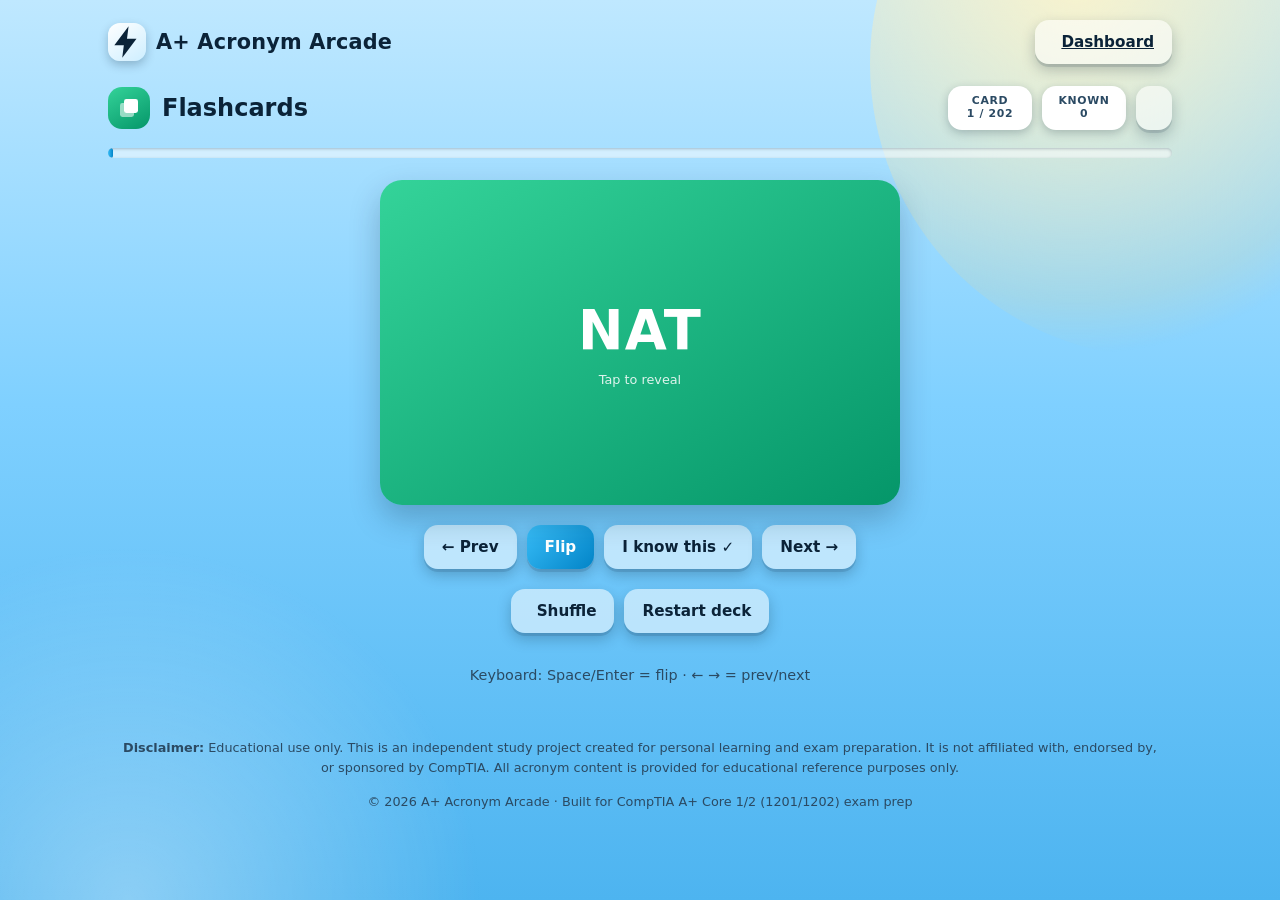
==== pages/flashcards.html @ 8c278d25 "Add files via upload" ====
<!doctype html>
<html lang="en">
<head>
  <meta charset="utf-8" />
  <meta name="viewport" content="width=device-width, initial-scale=1, viewport-fit=cover" />
  <title>Flashcards — A+ Acronym Arcade</title>
  <meta name="theme-color" content="#059669" />
  <link rel="icon" href="data:image/svg+xml,<svg xmlns=%22http://www.w3.org/2000/svg%22 viewBox=%220 0 24 24%22><text y=%2220%22 font-size=%2222%22>⚡</text></svg>" />
  <link rel="stylesheet" href="../css/styles.css" />
</head>
<body data-depth="1">
  <div class="app-shell">
    <header class="topbar" id="topbar"></header>

    <div class="game-header">
      <div class="game-title">
        <span class="tile-icon" style="background:linear-gradient(150deg,#34d399,#059669); color:#fff;" id="mode-icon"></span>
        <h1>Flashcards</h1>
      </div>
      <div class="hud">
        <div class="hud-stat"><span>Card</span><span id="hud-index">1 / 202</span></div>
        <div class="hud-stat"><span>Known</span><span id="hud-known">0</span></div>
        <button class="btn btn-ghost" id="pause-btn" aria-label="Pause"></button>
      </div>
    </div>

    <div class="progress-bar"><div class="progress-bar-fill" id="progress-fill"></div></div>

    <main class="card-stage">
      <div class="flashcard-wrap">
        <div class="flashcard" id="flashcard" role="button" tabindex="0" aria-label="Flashcard, press to flip">
          <div class="flashcard-face front">
            <div class="acronym-big" id="face-acronym">AAA</div>
            <div class="hint">Tap to reveal</div>
          </div>
          <div class="flashcard-face back">
            <div class="expansion" id="face-expansion"></div>
            <div class="definition" id="face-definition"></div>
          </div>
        </div>
      </div>

      <div class="card-controls">
        <button class="btn btn-ghost" id="prev-btn">&larr; Prev</button>
        <button class="btn btn-primary" id="flip-btn">Flip</button>
        <button class="btn btn-ghost" id="known-btn">I know this ✓</button>
        <button class="btn btn-ghost" id="next-btn">Next &rarr;</button>
      </div>
      <div class="card-controls">
        <button class="btn btn-ghost" id="shuffle-btn"></button>
        <button class="btn btn-ghost" id="restart-btn">Restart deck</button>
      </div>
      <p class="center-note">Keyboard: Space/Enter = flip &middot; ← → = prev/next</p>
    </main>

    <footer class="site-footer" id="site-footer"></footer>
  </div>

  <script src="../js/acronyms-data.js"></script>
  <script src="../js/common.js"></script>
  <script>
    renderTopbar();
    renderFooter("site-footer");
    document.getElementById("pause-btn").innerHTML = ICONS.pause;
    document.getElementById("mode-icon").innerHTML = ICONS.cards;
    document.getElementById("shuffle-btn").innerHTML = `${ICONS.shuffle} Shuffle`;

    const STORAGE_KEY = "aplus-arcade:flashcards:known";
    let deck = shuffleArray(ACRONYMS);
    let index = 0;
    let flipped = false;
    let known = new Set(JSON.parse(localStorage.getItem(STORAGE_KEY) || "[]"));

    const cardEl = document.getElementById("flashcard");
    const acronymEl = document.getElementById("face-acronym");
    const expansionEl = document.getElementById("face-expansion");
    const definitionEl = document.getElementById("face-definition");
    const hudIndex = document.getElementById("hud-index");
    const hudKnown = document.getElementById("hud-known");
    const progressFill = document.getElementById("progress-fill");
    const knownBtn = document.getElementById("known-btn");

    function saveKnown() {
      localStorage.setItem(STORAGE_KEY, JSON.stringify([...known]));
    }

    function render() {
      const item = deck[index];
      acronymEl.textContent = item.acronym;
      expansionEl.textContent = item.expansion;
      definitionEl.textContent = item.definition;
      flipped = false;
      cardEl.classList.remove("is-flipped");
      hudIndex.textContent = `${index + 1} / ${deck.length}`;
      hudKnown.textContent = known.size;
      progressFill.style.width = `${((index + 1) / deck.length) * 100}%`;
      knownBtn.textContent = known.has(item.id) ? "Known ✓ (undo)" : "I know this ✓";
    }

    function flip() {
      flipped = !flipped;
      cardEl.classList.toggle("is-flipped", flipped);
    }

    function go(delta) {
      index = (index + delta + deck.length) % deck.length;
      render();
    }

    cardEl.addEventListener("click", flip);
    cardEl.addEventListener("keydown", (e) => {
      if (e.key === " " || e.key === "Enter") { e.preventDefault(); flip(); }
    });
    document.getElementById("flip-btn").addEventListener("click", flip);
    document.getElementById("prev-btn").addEventListener("click", () => go(-1));
    document.getElementById("next-btn").addEventListener("click", () => go(1));
    document.getElementById("shuffle-btn").addEventListener("click", () => {
      deck = shuffleArray(ACRONYMS);
      index = 0;
      render();
      showToast("Deck shuffled");
    });
    document.getElementById("restart-btn").addEventListener("click", () => {
      known.clear();
      saveKnown();
      deck = shuffleArray(ACRONYMS);
      index = 0;
      render();
      showToast("Deck restarted");
    });
    knownBtn.addEventListener("click", () => {
      const item = deck[index];
      if (known.has(item.id)) known.delete(item.id);
      else known.add(item.id);
      saveKnown();
      render();
    });

    document.addEventListener("keydown", (e) => {
      if (pauseCtl.paused) return;
      if (e.key === "ArrowRight") go(1);
      if (e.key === "ArrowLeft") go(-1);
    });

    const pauseCtl = new PauseController();
    document.getElementById("pause-btn").addEventListener("click", () => pauseCtl.pause());

    render();
  </script>
</body>
</html>
---- css/styles.css ----
/* =========================================================
   A+ Acronym Arcade — shared styles
   Theme: sky-blue main canvas, themed tile gradients
   ========================================================= */

:root {
  /* Sky blue main canvas */
  --sky-top: #bfe8ff;
  --sky-mid: #7fd0ff;
  --sky-bot: #4db4f0;
  --ink: #0b2338;
  --ink-soft: #2b4a63;
  --card-bg: #ffffff;
  --card-bg-soft: #f3faff;
  --border-soft: rgba(11, 35, 56, 0.12);
  --shadow-color: rgba(11, 35, 56, 0.25);
  --radius-lg: 22px;
  --radius-md: 14px;
  --radius-sm: 8px;
  --focus-ring: #0b2338;

  /* Tile themes */
  --green-1: #34d399;
  --green-2: #059669;
  --green-ink: #eafff5;

  --sun-1: #ffd166;
  --sun-2: #f59e0b;
  --sun-ink: #3b2400;

  --storm-1: #64748b;
  --storm-2: #1e293b;
  --storm-ink: #eef2f7;

  --fire-1: #fb923c;
  --fire-2: #dc2626;
  --fire-ink: #fff5ee;

  --bolt-1: #fef08a;
  --bolt-2: #7c3aed;
  --bolt-ink: #2a1250;

  --good: #16a34a;
  --bad: #dc2626;
  --warn: #d97706;
}

:root[data-theme="dark"] {
  --sky-top: #0f2b40;
  --sky-mid: #123a56;
  --sky-bot: #0a1f30;
  --ink: #eaf5ff;
  --ink-soft: #b7d3e8;
  --card-bg: #102a3d;
  --card-bg-soft: #0c2032;
  --border-soft: rgba(234, 245, 255, 0.14);
  --shadow-color: rgba(0, 0, 0, 0.55);
  --focus-ring: #eaf5ff;
}

@media (prefers-color-scheme: dark) {
  :root:not([data-theme="light"]) {
    --sky-top: #0f2b40;
    --sky-mid: #123a56;
    --sky-bot: #0a1f30;
    --ink: #eaf5ff;
    --ink-soft: #b7d3e8;
    --card-bg: #102a3d;
    --card-bg-soft: #0c2032;
    --border-soft: rgba(234, 245, 255, 0.14);
    --shadow-color: rgba(0, 0, 0, 0.55);
    --focus-ring: #eaf5ff;
  }
}

* {
  box-sizing: border-box;
}

[hidden] {
  display: none !important;
}

html {
  -webkit-text-size-adjust: 100%;
}

body {
  margin: 0;
  min-height: 100svh;
  font-family: "Segoe UI", system-ui, -apple-system, Roboto, Helvetica, Arial, sans-serif;
  color: var(--ink);
  background: linear-gradient(180deg, var(--sky-top) 0%, var(--sky-mid) 45%, var(--sky-bot) 100%);
  background-attachment: fixed;
  position: relative;
  overflow-x: hidden;
}

/* soft decorative clouds/sun on the sky background, pure CSS */
body::before,
body::after {
  content: "";
  position: fixed;
  pointer-events: none;
  z-index: 0;
  border-radius: 50%;
}

body::before {
  width: 46vmax;
  height: 46vmax;
  top: -18vmax;
  right: -14vmax;
  background: radial-gradient(circle at 35% 35%, rgba(255, 244, 200, 0.9), rgba(255, 220, 120, 0.15) 60%, transparent 70%);
}

body::after {
  width: 60vmax;
  height: 60vmax;
  bottom: -30vmax;
  left: -20vmax;
  background: radial-gradient(circle at 50% 50%, rgba(255, 255, 255, 0.35), transparent 65%);
}

.app-shell {
  position: relative;
  z-index: 1;
  max-width: 1100px;
  margin: 0 auto;
  padding: 20px 18px 60px;
}

/* ---------- Top bar ---------- */
.topbar {
  display: flex;
  align-items: center;
  justify-content: space-between;
  gap: 12px;
  margin-bottom: 22px;
  flex-wrap: wrap;
}

.brand {
  display: flex;
  align-items: center;
  gap: 10px;
  font-weight: 800;
  font-size: 1.3rem;
  color: var(--ink);
  text-decoration: none;
  letter-spacing: 0.2px;
}

.brand .brand-badge {
  width: 38px;
  height: 38px;
  display: grid;
  place-items: center;
  background: linear-gradient(145deg, #fff, #cdeeff);
  border-radius: 12px;
  box-shadow: 0 4px 10px var(--shadow-color);
}

.topbar-actions {
  display: flex;
  gap: 10px;
  flex-wrap: wrap;
}

/* ---------- Buttons ---------- */
.btn {
  appearance: none;
  border: none;
  cursor: pointer;
  font: inherit;
  font-weight: 700;
  font-size: 0.95rem;
  padding: 10px 18px;
  border-radius: var(--radius-md);
  background: var(--card-bg);
  color: var(--ink);
  box-shadow: 0 3px 0 var(--border-soft), 0 6px 14px var(--shadow-color);
  transition: transform 0.12s ease, box-shadow 0.12s ease;
  display: inline-flex;
  align-items: center;
  gap: 8px;
  min-height: 44px;
  touch-action: manipulation;
}

.btn:hover {
  transform: translateY(-2px);
}

.btn:active {
  transform: translateY(1px);
  box-shadow: 0 1px 0 var(--border-soft), 0 3px 8px var(--shadow-color);
}

.btn:focus-visible {
  outline: 3px solid var(--focus-ring);
  outline-offset: 2px;
}

.btn-primary {
  background: linear-gradient(135deg, #38bdf8, #0284c7);
  color: #fff;
}

.btn-ghost {
  background: rgba(255, 255, 255, 0.55);
}

.btn-danger {
  background: linear-gradient(135deg, var(--fire-1), var(--fire-2));
  color: #fff;
}

.btn-block {
  width: 100%;
  justify-content: center;
}

.btn:disabled {
  opacity: 0.5;
  cursor: not-allowed;
  transform: none;
}

/* ---------- Hero / disclaimer ---------- */
.hero {
  text-align: center;
  margin-bottom: 28px;
}

.hero h1 {
  font-size: clamp(1.8rem, 5vw, 2.6rem);
  margin: 0 0 8px;
  color: var(--ink);
}

.hero p {
  color: var(--ink-soft);
  max-width: 640px;
  margin: 0 auto;
  font-size: 1.02rem;
}

.disclaimer {
  background: rgba(255, 255, 255, 0.6);
  border: 1px solid var(--border-soft);
  border-radius: var(--radius-md);
  padding: 12px 16px;
  font-size: 0.85rem;
  color: var(--ink-soft);
  max-width: 720px;
  margin: 18px auto 0;
  line-height: 1.5;
}

:root[data-theme="dark"] .disclaimer {
  background: rgba(255, 255, 255, 0.06);
}

.disclaimer strong {
  color: var(--ink);
}

footer.site-footer {
  text-align: center;
  color: var(--ink-soft);
  font-size: 0.8rem;
  margin-top: 40px;
  padding: 0 8px;
  line-height: 1.6;
}

footer.site-footer a {
  color: var(--ink-soft);
}

/* ---------- Tile dashboard ---------- */
.tile-grid {
  display: grid;
  grid-template-columns: repeat(auto-fit, minmax(230px, 1fr));
  gap: 18px;
}

.tile {
  position: relative;
  border-radius: var(--radius-lg);
  padding: 26px 22px;
  min-height: 190px;
  display: flex;
  flex-direction: column;
  justify-content: space-between;
  text-decoration: none;
  color: #fff;
  overflow: hidden;
  box-shadow: 0 10px 24px var(--shadow-color);
  transition: transform 0.15s ease, box-shadow 0.15s ease;
  isolation: isolate;
}

.tile:hover,
.tile:focus-visible {
  transform: translateY(-6px) scale(1.015);
  box-shadow: 0 16px 32px var(--shadow-color);
}

.tile:focus-visible {
  outline: 3px solid #fff;
  outline-offset: 3px;
}

.tile:active {
  transform: translateY(-1px) scale(1.0);
}

.tile-icon {
  width: 52px;
  height: 52px;
  display: grid;
  place-items: center;
  background: rgba(255, 255, 255, 0.22);
  border-radius: 14px;
  backdrop-filter: blur(2px);
}

.tile-icon svg {
  width: 30px;
  height: 30px;
}

.tile h2 {
  margin: 14px 0 4px;
  font-size: 1.4rem;
}

.tile p {
  margin: 0;
  font-size: 0.92rem;
  opacity: 0.92;
  line-height: 1.4;
}

.tile-count {
  align-self: flex-start;
  margin-top: 12px;
  font-size: 0.75rem;
  font-weight: 700;
  padding: 4px 10px;
  border-radius: 999px;
  background: rgba(255, 255, 255, 0.25);
}

.tile-glow {
  position: absolute;
  inset: 0;
  z-index: -1;
  opacity: 0.55;
  background: radial-gradient(circle at 85% -10%, rgba(255, 255, 255, 0.55), transparent 55%);
}

.tile--flashcards { background: linear-gradient(150deg, var(--green-1), var(--green-2)); }
.tile--match { background: linear-gradient(150deg, var(--sun-1), var(--sun-2)); color: var(--sun-ink); }
.tile--memory { background: linear-gradient(150deg, var(--storm-1), var(--storm-2)); }
.tile--test { background: linear-gradient(150deg, var(--fire-1), var(--fire-2)); }
.tile--blitz { background: linear-gradient(150deg, var(--bolt-1), var(--bolt-2)); color: var(--bolt-ink); }

.tile--match .tile-icon,
.tile--blitz .tile-icon {
  background: rgba(0, 0, 0, 0.12);
}

/* ---------- Game shell ---------- */
.game-header {
  display: flex;
  align-items: center;
  justify-content: space-between;
  flex-wrap: wrap;
  gap: 12px;
  margin-bottom: 18px;
}

.game-title {
  display: flex;
  align-items: center;
  gap: 12px;
}

.game-title .tile-icon {
  width: 42px;
  height: 42px;
}

.game-title .tile-icon svg {
  width: 24px;
  height: 24px;
}

.game-title h1 {
  margin: 0;
  font-size: 1.5rem;
}

.hud {
  display: flex;
  gap: 10px;
  flex-wrap: wrap;
}

.hud-stat {
  background: var(--card-bg);
  border-radius: var(--radius-md);
  padding: 8px 14px;
  font-weight: 700;
  font-size: 0.9rem;
  box-shadow: 0 3px 10px var(--shadow-color);
  min-width: 84px;
  text-align: center;
}

.hud-stat span {
  display: block;
  font-size: 0.68rem;
  font-weight: 600;
  color: var(--ink-soft);
  text-transform: uppercase;
  letter-spacing: 0.06em;
}

.progress-bar {
  height: 10px;
  border-radius: 999px;
  background: rgba(255, 255, 255, 0.5);
  overflow: hidden;
  margin-bottom: 22px;
  box-shadow: inset 0 1px 3px var(--shadow-color);
}

.progress-bar-fill {
  height: 100%;
  border-radius: 999px;
  background: linear-gradient(90deg, #38bdf8, #0284c7);
  transition: width 0.25s ease;
}

.card-stage {
  display: flex;
  flex-direction: column;
  align-items: center;
  gap: 20px;
}

/* ---------- Flashcard ---------- */
.flashcard-wrap {
  width: 100%;
  max-width: 520px;
  aspect-ratio: 16 / 10;
  perspective: 1400px;
}

.flashcard {
  position: relative;
  width: 100%;
  height: 100%;
  cursor: pointer;
  transform-style: preserve-3d;
  transition: transform 0.5s cubic-bezier(0.2, 0.8, 0.2, 1);
}

.flashcard.is-flipped {
  transform: rotateY(180deg);
}

.flashcard-face {
  position: absolute;
  inset: 0;
  backface-visibility: hidden;
  border-radius: var(--radius-lg);
  display: flex;
  flex-direction: column;
  align-items: center;
  justify-content: center;
  padding: 26px;
  text-align: center;
  box-shadow: 0 14px 30px var(--shadow-color);
}

.flashcard-face.front {
  background: linear-gradient(150deg, var(--green-1), var(--green-2));
  color: #fff;
}

.flashcard-face.back {
  background: var(--card-bg);
  transform: rotateY(180deg);
  overflow-y: auto;
}

.flashcard-face .acronym-big {
  font-size: clamp(2.2rem, 8vw, 3.4rem);
  font-weight: 800;
  letter-spacing: 0.02em;
}

.flashcard-face .hint {
  margin-top: 10px;
  font-size: 0.8rem;
  opacity: 0.85;
}

.flashcard-face .expansion {
  font-size: 1.15rem;
  font-weight: 700;
  color: var(--ink);
  margin-bottom: 10px;
}

.flashcard-face .definition {
  font-size: 0.95rem;
  color: var(--ink-soft);
  line-height: 1.5;
}

.card-controls {
  display: flex;
  gap: 10px;
  flex-wrap: wrap;
  justify-content: center;
}

/* ---------- Match game ---------- */
.match-columns {
  display: grid;
  grid-template-columns: 1fr 1fr;
  gap: 14px;
  width: 100%;
}

.match-col {
  display: flex;
  flex-direction: column;
  gap: 10px;
}

.match-item {
  background: var(--card-bg);
  border: 2px solid transparent;
  border-radius: var(--radius-md);
  padding: 12px 14px;
  font-size: 0.88rem;
  font-weight: 600;
  cursor: pointer;
  text-align: left;
  box-shadow: 0 3px 10px var(--shadow-color);
  min-height: 54px;
  display: flex;
  align-items: center;
  transition: transform 0.1s ease, border-color 0.15s ease, opacity 0.2s ease;
}

.match-item:hover {
  transform: translateY(-2px);
}

.match-item.selected {
  border-color: #0284c7;
}

.match-item.correct {
  border-color: var(--good);
  background: #dcfce7;
  cursor: default;
  opacity: 0.75;
}

.match-item.wrong {
  border-color: var(--bad);
  background: #fee2e2;
  animation: shake 0.35s;
}

@keyframes shake {
  0%, 100% { transform: translateX(0); }
  25% { transform: translateX(-6px); }
  75% { transform: translateX(6px); }
}

/* ---------- Memory game ---------- */
.memory-grid {
  display: grid;
  grid-template-columns: repeat(4, 1fr);
  gap: 10px;
  width: 100%;
}

.memory-card {
  aspect-ratio: 3 / 4;
  perspective: 1000px;
  cursor: pointer;
}

.memory-card-inner {
  position: relative;
  width: 100%;
  height: 100%;
  transform-style: preserve-3d;
  transition: transform 0.4s ease;
}

.memory-card.flipped .memory-card-inner,
.memory-card.matched .memory-card-inner {
  transform: rotateY(180deg);
}

.memory-face {
  position: absolute;
  inset: 0;
  backface-visibility: hidden;
  border-radius: var(--radius-sm);
  display: flex;
  align-items: center;
  justify-content: center;
  text-align: center;
  padding: 6px;
  font-size: 0.72rem;
  font-weight: 700;
  box-shadow: 0 3px 8px var(--shadow-color);
}

.memory-face.back {
  background: linear-gradient(150deg, var(--storm-1), var(--storm-2));
  color: #fff;
  font-size: 1.4rem;
}

.memory-face.front {
  background: var(--card-bg);
  color: var(--ink);
  transform: rotateY(180deg);
  line-height: 1.25;
}

.memory-card.matched .memory-face.front {
  background: #dcfce7;
}

/* ---------- Quiz (Test / Blitz) ---------- */
.quiz-card {
  background: var(--card-bg);
  border-radius: var(--radius-lg);
  padding: 28px 24px;
  width: 100%;
  max-width: 560px;
  box-shadow: 0 14px 30px var(--shadow-color);
  text-align: center;
}

.quiz-prompt-label {
  font-size: 0.78rem;
  text-transform: uppercase;
  letter-spacing: 0.08em;
  color: var(--ink-soft);
  font-weight: 700;
  margin-bottom: 6px;
}

.quiz-prompt {
  font-size: clamp(1.6rem, 6vw, 2.2rem);
  font-weight: 800;
  margin-bottom: 22px;
}

.quiz-options {
  display: grid;
  gap: 10px;
}

.quiz-option {
  background: var(--card-bg-soft);
  border: 2px solid var(--border-soft);
  border-radius: var(--radius-md);
  padding: 14px 16px;
  font-size: 0.95rem;
  font-weight: 600;
  cursor: pointer;
  text-align: left;
  transition: transform 0.1s ease, border-color 0.15s;
  min-height: 48px;
}

.quiz-option:hover {
  transform: translateY(-2px);
  border-color: #38bdf8;
}

.quiz-option.correct {
  border-color: var(--good);
  background: #dcfce7;
}

.quiz-option.wrong {
  border-color: var(--bad);
  background: #fee2e2;
}

.quiz-option:disabled {
  cursor: default;
  transform: none;
}

.blitz-timer-bar {
  height: 12px;
  border-radius: 999px;
  background: rgba(255, 255, 255, 0.5);
  overflow: hidden;
  margin-bottom: 18px;
  box-shadow: inset 0 1px 3px var(--shadow-color);
}

.blitz-timer-fill {
  height: 100%;
  background: linear-gradient(90deg, var(--bolt-1), var(--bolt-2));
  transition: width 1s linear;
}

/* ---------- Results screen ---------- */
.results-card {
  background: var(--card-bg);
  border-radius: var(--radius-lg);
  padding: 32px 26px;
  text-align: center;
  box-shadow: 0 14px 30px var(--shadow-color);
  max-width: 480px;
  margin: 0 auto;
}

.results-card .big-score {
  font-size: 3rem;
  font-weight: 800;
  margin: 6px 0;
}

.results-stats {
  display: flex;
  justify-content: center;
  gap: 22px;
  margin: 18px 0;
  flex-wrap: wrap;
}

.results-stats div {
  text-align: center;
}

.results-stats .num {
  font-size: 1.4rem;
  font-weight: 800;
}

.results-stats .lab {
  font-size: 0.72rem;
  text-transform: uppercase;
  color: var(--ink-soft);
  letter-spacing: 0.06em;
}

.results-actions {
  display: flex;
  gap: 10px;
  justify-content: center;
  flex-wrap: wrap;
  margin-top: 20px;
}

/* ---------- Pause overlay ---------- */
.overlay {
  position: fixed;
  inset: 0;
  background: rgba(6, 20, 32, 0.55);
  backdrop-filter: blur(3px);
  display: flex;
  align-items: center;
  justify-content: center;
  z-index: 50;
  padding: 20px;
}

.overlay[hidden] {
  display: none;
}

.overlay-card {
  background: var(--card-bg);
  border-radius: var(--radius-lg);
  padding: 30px 26px;
  max-width: 380px;
  width: 100%;
  text-align: center;
  box-shadow: 0 20px 50px rgba(0, 0, 0, 0.4);
}

.overlay-card h2 {
  margin-top: 0;
}

.overlay-actions {
  display: flex;
  flex-direction: column;
  gap: 10px;
  margin-top: 20px;
}

/* ---------- Toast ---------- */
.toast {
  position: fixed;
  bottom: 22px;
  left: 50%;
  transform: translateX(-50%) translateY(20px);
  background: var(--ink);
  color: #fff;
  padding: 12px 20px;
  border-radius: 999px;
  font-weight: 700;
  font-size: 0.88rem;
  opacity: 0;
  pointer-events: none;
  transition: opacity 0.25s ease, transform 0.25s ease;
  z-index: 60;
  box-shadow: 0 8px 20px rgba(0, 0, 0, 0.3);
}

.toast.show {
  opacity: 1;
  transform: translateX(-50%) translateY(0);
}

/* ---------- Empty helpers ---------- */
.visually-hidden {
  position: absolute;
  width: 1px;
  height: 1px;
  overflow: hidden;
  clip: rect(0 0 0 0);
  white-space: nowrap;
}

.center-note {
  text-align: center;
  color: var(--ink-soft);
  font-size: 0.9rem;
}

/* ---------- Mobile ---------- */
@media (max-width: 640px) {
  .app-shell {
    padding: 14px 12px 44px;
  }

  .topbar {
    justify-content: center;
    text-align: center;
  }

  .topbar-actions {
    justify-content: center;
    width: 100%;
  }

  .tile-grid {
    grid-template-columns: 1fr 1fr;
  }

  .tile {
    padding: 18px 14px;
    min-height: 150px;
  }

  .tile h2 {
    font-size: 1.05rem;
  }

  .tile p {
    display: none;
  }

  .match-columns {
    gap: 8px;
  }

  .match-item {
    font-size: 0.78rem;
    padding: 10px;
  }

  .memory-grid {
    grid-template-columns: repeat(3, 1fr);
    gap: 8px;
  }

  .memory-face {
    font-size: 0.62rem;
  }

  .memory-face.back {
    font-size: 1.1rem;
  }

  .quiz-card {
    padding: 20px 16px;
  }

  .game-header {
    justify-content: center;
  }

  .hud {
    justify-content: center;
  }
}

@media (max-width: 380px) {
  .tile-grid {
    grid-template-columns: 1fr;
  }
}
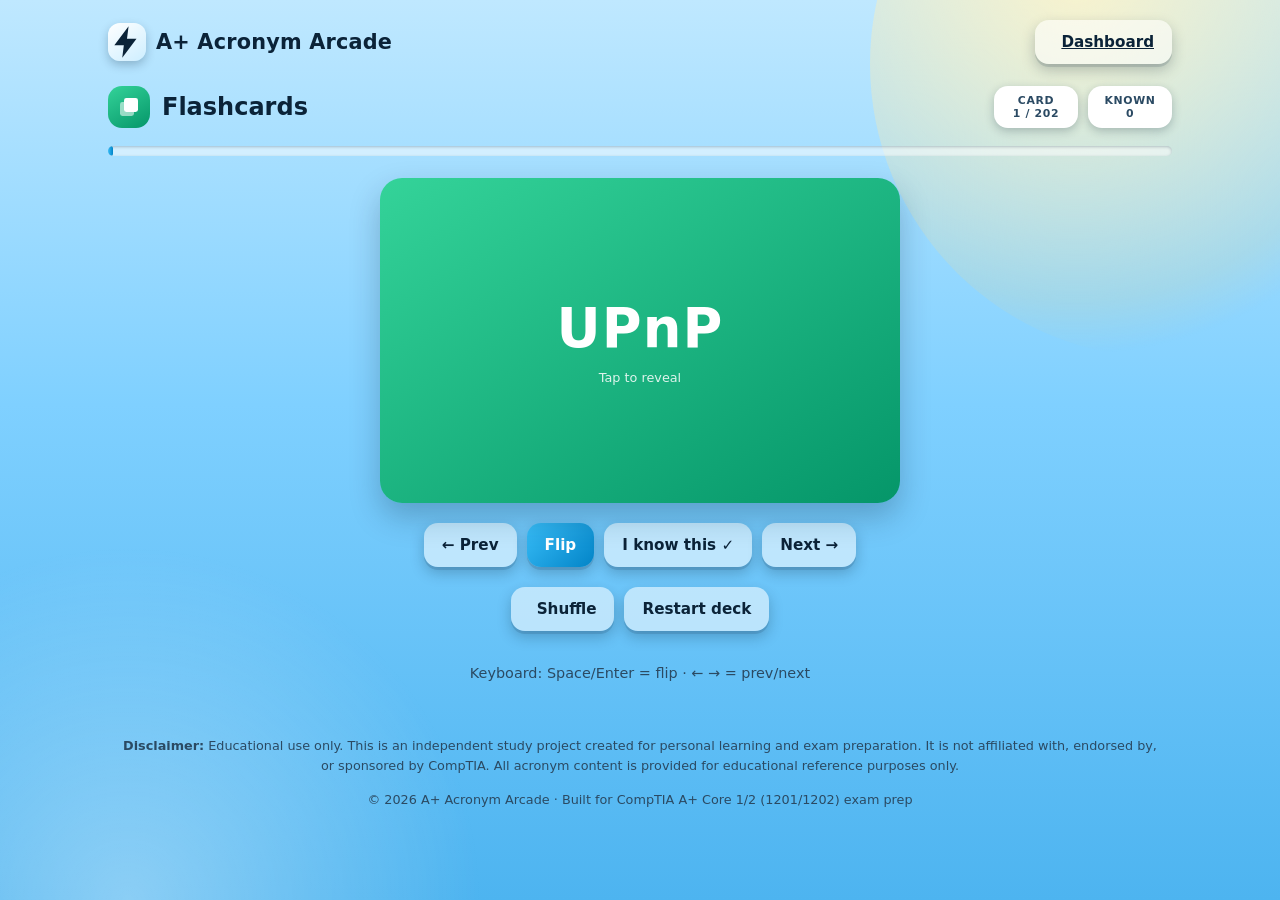
==== commit baac577b: "The pause button: on the timed games only, and it shows The owner: yes. On Blitz, Match and Memory t" ====
--- a/pages/flashcards.html
+++ b/pages/flashcards.html
@@ -20,7 +20,6 @@
       <div class="hud">
         <div class="hud-stat"><span>Card</span><span id="hud-index">1 / 202</span></div>
         <div class="hud-stat"><span>Known</span><span id="hud-known">0</span></div>
-        <button class="btn btn-ghost" id="pause-btn" aria-label="Pause"></button>
       </div>
     </div>
 
@@ -61,7 +60,6 @@
   <script>
     renderTopbar();
     renderFooter("site-footer");
-    document.getElementById("pause-btn").innerHTML = ICONS.pause;
     document.getElementById("mode-icon").innerHTML = ICONS.cards;
     document.getElementById("shuffle-btn").innerHTML = `${ICONS.shuffle} Shuffle`;
 
@@ -137,13 +135,9 @@
     });
 
     document.addEventListener("keydown", (e) => {
-      if (pauseCtl.paused) return;
       if (e.key === "ArrowRight") go(1);
       if (e.key === "ArrowLeft") go(-1);
     });
-
-    const pauseCtl = new PauseController();
-    document.getElementById("pause-btn").addEventListener("click", () => pauseCtl.pause());
 
     render();
   </script>
--- a/css/styles.css
+++ b/css/styles.css
@@ -926,3 +926,121 @@
     grid-template-columns: 1fr;
   }
 }
+
+/* ---------- The test: Back, and answers marked in words (24 October 2026) ----------
+   Back walks to an earlier question, shown as it was answered and locked. A marked answer
+   says what it is in words and carries a rule down its left edge, so colour is never the only
+   signal. Next is royal blue here: white on the old sky-blue gradient was about 2:1, and the
+   button only appears after an answer, so nothing had measured it.
+
+   The answers' own colours, as the CySA+ site has them: a <button> does not inherit the page's
+   text colour (the browser gives it near-black), so on a dark page the options printed black
+   on navy, and an answered one went the browser's disabled grey. Every option now takes the
+   page's ink, and right and wrong have a pair of colours for each theme. */
+:root {
+  --ok-bg: #dcfce7;
+  --ok-ink: #05321a;
+  --bad-bg: #fee2e2;
+  --bad-ink: #4a0c0c;
+}
+
+:root[data-theme="dark"] {
+  --ok-bg: #0d2f1c;
+  --ok-ink: #b6f3cf;
+  --bad-bg: #3a1417;
+  --bad-ink: #ffc9c4;
+}
+
+@media (prefers-color-scheme: dark) {
+  :root:not([data-theme="light"]) {
+    --ok-bg: #0d2f1c;
+    --ok-ink: #b6f3cf;
+    --bad-bg: #3a1417;
+    --bad-ink: #ffc9c4;
+  }
+}
+
+.quiz-option {
+  color: var(--ink);
+}
+
+.quiz-option.correct {
+  background: var(--ok-bg);
+  color: var(--ok-ink);
+  box-shadow: inset 6px 0 0 var(--good);
+}
+
+.quiz-option.wrong {
+  background: var(--bad-bg);
+  color: var(--bad-ink);
+  box-shadow: inset 6px 0 0 var(--bad);
+}
+
+.quiz-option .mark-word {
+  display: block;
+  margin-top: 6px;
+  font-size: 0.85rem;
+  font-weight: 800;
+}
+
+.test-nav {
+  display: flex;
+  justify-content: center;
+  gap: 12px;
+  flex-wrap: wrap;
+}
+
+.test-nav .btn-primary {
+  background: #0b3a82;
+  color: #fff;
+}
+
+.test-nav .btn-ghost {
+  background: var(--card-bg);
+  color: var(--ink);
+}
+
+.review-note {
+  margin: -8px 0 16px;
+  padding: 8px 12px;
+  font-size: 0.95rem;
+  font-weight: 700;
+  color: var(--ink);
+  background: var(--card-bg-soft);
+  border: 2px dashed var(--ink-soft);
+  border-radius: var(--radius-md);
+}
+
+/* ---------- The pause button (25 October 2026) ----------
+   Only on the timed games (Blitz, Match, Memory), where it stops the
+   clock. An icon in a button has no size of its own, so it drew 0 wide
+   and the button looked empty: it is sized here, with the word beside it. */
+#pause-btn svg { width: 20px; height: 20px; flex: none; }
+
+/* ---------- Dark mode: ghost buttons and the sky's decorations (25 October 2026) ----------
+   As the CySA+ and Security+ sites have them. A ghost button ("Pause",
+   "Dashboard") sat on a 55% white wash in both themes, so on a dark page
+   its light words were 1.5:1; the sun stayed cream, and a heading under
+   it on a phone was 4.3:1. Dark mode now gives the button a darker
+   backing and the sun and glow only a faint tint. The light theme is
+   unchanged. */
+:root {
+  --ghost-bg: rgba(255, 255, 255, 0.55);
+  --sun-wash: radial-gradient(circle at 35% 35%, rgba(255, 244, 200, 0.9), rgba(255, 220, 120, 0.15) 60%, transparent 70%);
+  --glow-wash: radial-gradient(circle at 50% 50%, rgba(255, 255, 255, 0.35), transparent 65%);
+}
+:root[data-theme="dark"] {
+  --ghost-bg: rgba(0, 0, 0, 0.28);
+  --sun-wash: radial-gradient(circle at 35% 35%, rgba(255, 244, 200, 0.16), rgba(255, 220, 120, 0.05) 60%, transparent 70%);
+  --glow-wash: radial-gradient(circle at 50% 50%, rgba(255, 255, 255, 0.07), transparent 65%);
+}
+@media (prefers-color-scheme: dark) {
+  :root:not([data-theme="light"]) {
+    --ghost-bg: rgba(0, 0, 0, 0.28);
+    --sun-wash: radial-gradient(circle at 35% 35%, rgba(255, 244, 200, 0.16), rgba(255, 220, 120, 0.05) 60%, transparent 70%);
+    --glow-wash: radial-gradient(circle at 50% 50%, rgba(255, 255, 255, 0.07), transparent 65%);
+  }
+}
+.btn-ghost { background: var(--ghost-bg); color: var(--ink); }
+body::before { background: var(--sun-wash); }
+body::after { background: var(--glow-wash); }
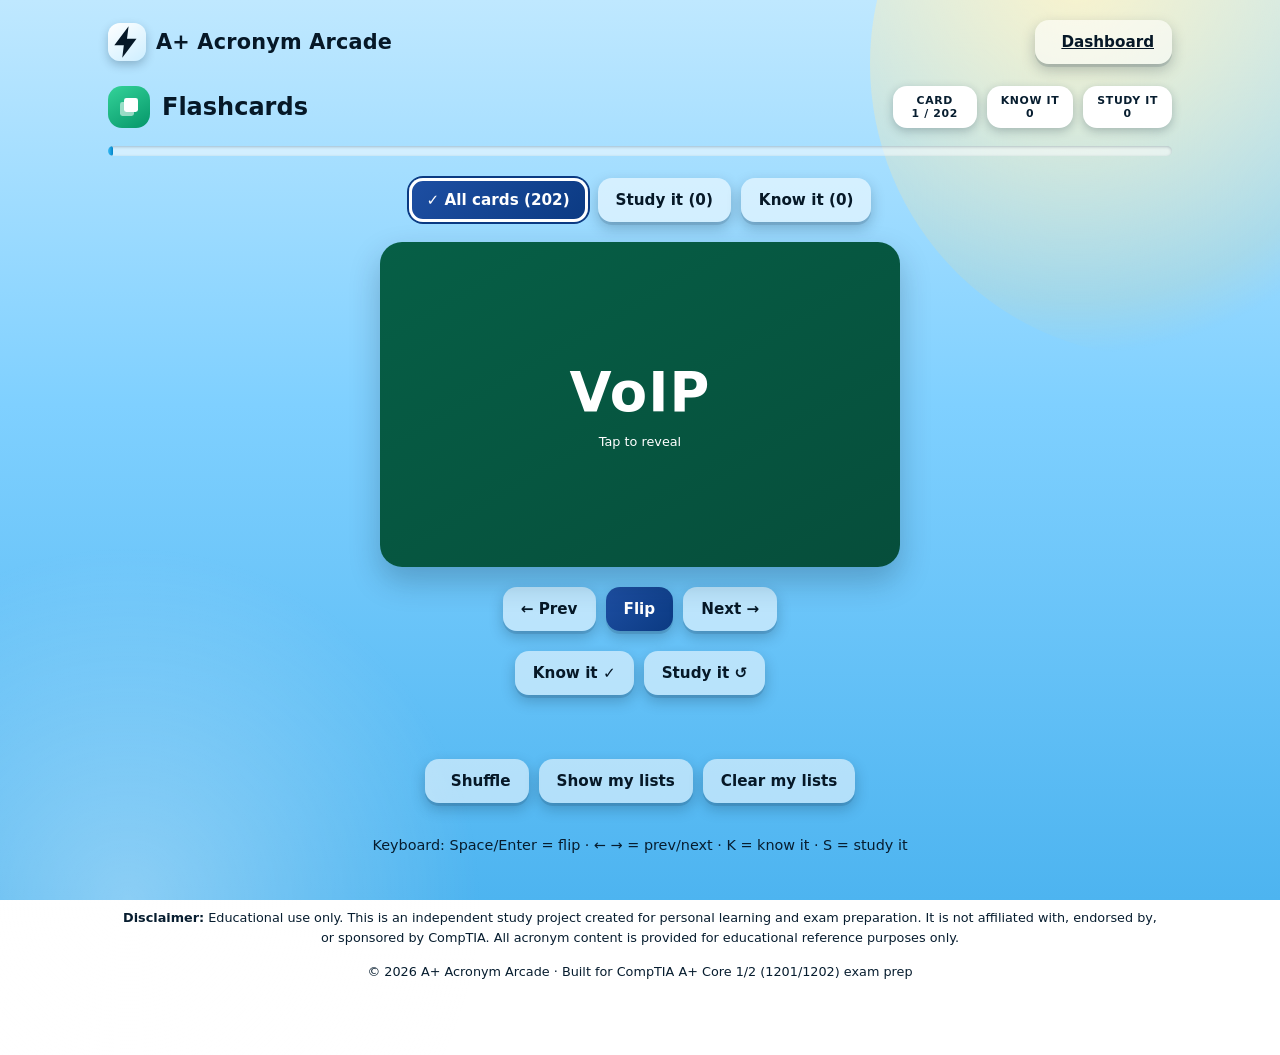
==== commit 89715f13: "Flash cards: the Know it and Study it lists The same as on the Security+ and CySA+ sites: each card " ====
--- a/pages/flashcards.html
+++ b/pages/flashcards.html
@@ -19,37 +19,76 @@
       </div>
       <div class="hud">
         <div class="hud-stat"><span>Card</span><span id="hud-index">1 / 202</span></div>
-        <div class="hud-stat"><span>Known</span><span id="hud-known">0</span></div>
+        <div class="hud-stat"><span>Know it</span><span id="hud-know">0</span></div>
+        <div class="hud-stat"><span>Study it</span><span id="hud-study">0</span></div>
       </div>
     </div>
 
     <div class="progress-bar"><div class="progress-bar-fill" id="progress-fill"></div></div>
 
     <main class="card-stage">
-      <div class="flashcard-wrap">
+      <!-- Which cards to go through: every card, or one of the student's two lists -->
+      <div class="deck-pick" role="group" aria-label="Which cards to go through">
+        <button class="btn btn-ghost deck-btn" id="deck-all" data-deck="all" aria-pressed="true"></button>
+        <button class="btn btn-ghost deck-btn" id="deck-study" data-deck="study" aria-pressed="false"></button>
+        <button class="btn btn-ghost deck-btn" id="deck-know" data-deck="know" aria-pressed="false"></button>
+      </div>
+
+      <div class="flashcard-wrap" id="card-wrap">
         <div class="flashcard" id="flashcard" role="button" tabindex="0" aria-label="Flashcard, press to flip">
           <div class="flashcard-face front">
+            <div class="mark-badge" id="badge-front" hidden></div>
             <div class="acronym-big" id="face-acronym">AAA</div>
             <div class="hint">Tap to reveal</div>
           </div>
           <div class="flashcard-face back">
+            <div class="mark-badge" id="badge-back" hidden></div>
             <div class="expansion" id="face-expansion"></div>
             <div class="definition" id="face-definition"></div>
           </div>
         </div>
       </div>
 
-      <div class="card-controls">
+      <!-- A list with nothing in it: said so, in place of the card -->
+      <div class="empty-deck" id="empty-deck" hidden>
+        <p id="empty-text"></p>
+        <button class="btn btn-primary" id="empty-all">Go to all the cards</button>
+      </div>
+
+      <div class="card-controls" id="nav-controls">
         <button class="btn btn-ghost" id="prev-btn">&larr; Prev</button>
         <button class="btn btn-primary" id="flip-btn">Flip</button>
-        <button class="btn btn-ghost" id="known-btn">I know this ✓</button>
         <button class="btn btn-ghost" id="next-btn">Next &rarr;</button>
       </div>
+      <div class="card-controls" id="mark-controls">
+        <button class="btn btn-ghost mark-btn mark-know" id="know-btn" aria-pressed="false"></button>
+        <button class="btn btn-ghost mark-btn mark-study" id="study-btn" aria-pressed="false"></button>
+      </div>
+      <p class="mark-status" id="mark-status" role="status" aria-live="polite"></p>
       <div class="card-controls">
         <button class="btn btn-ghost" id="shuffle-btn"></button>
-        <button class="btn btn-ghost" id="restart-btn">Restart deck</button>
-      </div>
-      <p class="center-note">Keyboard: Space/Enter = flip &middot; ← → = prev/next</p>
+        <button class="btn btn-ghost" id="list-btn" aria-expanded="false" aria-controls="list-panel">Show my lists</button>
+        <button class="btn btn-ghost" id="clear-btn">Clear my lists</button>
+      </div>
+
+      <!-- Clearing both lists asks first: it can't be undone -->
+      <div class="confirm-box" id="clear-confirm" role="group" aria-labelledby="clear-q" hidden>
+        <p id="clear-q">Clear both lists? Every card goes back to unmarked. This can't be undone.</p>
+        <div class="card-controls">
+          <button class="btn btn-danger" id="clear-yes">Yes, clear both lists</button>
+          <button class="btn btn-ghost" id="clear-no">Keep my lists</button>
+        </div>
+      </div>
+
+      <!-- Both lists to read through; each acronym opens its card -->
+      <section class="list-panel" id="list-panel" aria-label="My lists" hidden>
+        <h2 id="list-study-h"></h2>
+        <ol class="mark-list" id="list-study"></ol>
+        <h2 id="list-know-h"></h2>
+        <ol class="mark-list" id="list-know"></ol>
+      </section>
+
+      <p class="center-note">Keyboard: Space/Enter = flip &middot; &larr; &rarr; = prev/next &middot; K = know it &middot; S = study it</p>
     </main>
 
     <footer class="site-footer" id="site-footer"></footer>
@@ -63,36 +102,94 @@
     document.getElementById("mode-icon").innerHTML = ICONS.cards;
     document.getElementById("shuffle-btn").innerHTML = `${ICONS.shuffle} Shuffle`;
 
-    const STORAGE_KEY = "aplus-arcade:flashcards:known";
-    let deck = shuffleArray(ACRONYMS);
+    /* The student's two lists, "Know it" and "Study it": a card is in one, the other, or neither. Saved in this browser under this
+       site's own name. Every acronym site is served from the same web address, so they share one browser storage, and each site
+       numbers its cards from 1: under the old shared key (aplus-arcade:flashcards:known) a card marked on one site showed as known
+       on the others. Changed 27 October 2026, so both lists started empty. Storage that's blocked (a private window) keeps the
+       lists for this visit only. */
+    const LISTS_KEY = `${Scores.site}:flashcards:lists`;
+    const BY_ID = new Map(ACRONYMS.map((a) => [a.id, a]));
+    const lists = { know: new Set(), study: new Set() };
+    try {
+      const saved = JSON.parse(localStorage.getItem(LISTS_KEY) || "{}");
+      ["know", "study"].forEach((k) => (Array.isArray(saved[k]) ? saved[k] : []).forEach((id) => { if (BY_ID.has(id)) lists[k].add(id); }));
+      lists.know.forEach((id) => lists.study.delete(id));   /* never in both */
+    } catch (e) { /* nothing saved, or storage blocked: both lists start empty */ }
+    function saveLists() {
+      try { localStorage.setItem(LISTS_KEY, JSON.stringify({ know: [...lists.know], study: [...lists.study] })); } catch (e) { /* kept for this visit */ }
+    }
+    const NAME = { know: "Know it", study: "Study it" };
+    const listOf = (id) => (lists.know.has(id) ? "know" : lists.study.has(id) ? "study" : null);
+
+    let deckName = "all";
+    let deck = [];
     let index = 0;
     let flipped = false;
-    let known = new Set(JSON.parse(localStorage.getItem(STORAGE_KEY) || "[]"));
-
-    const cardEl = document.getElementById("flashcard");
-    const acronymEl = document.getElementById("face-acronym");
-    const expansionEl = document.getElementById("face-expansion");
-    const definitionEl = document.getElementById("face-definition");
-    const hudIndex = document.getElementById("hud-index");
-    const hudKnown = document.getElementById("hud-known");
-    const progressFill = document.getElementById("progress-fill");
-    const knownBtn = document.getElementById("known-btn");
-
-    function saveKnown() {
-      localStorage.setItem(STORAGE_KEY, JSON.stringify([...known]));
+
+    const $ = (id) => document.getElementById(id);
+    const cardEl = $("flashcard");
+
+    /* the cards to go through: all of them, or one list's, shuffled */
+    function buildDeck(name) {
+      deckName = name;
+      deck = shuffleArray(name === "all" ? ACRONYMS : ACRONYMS.filter((a) => lists[name].has(a.id)));
+      index = 0;
     }
 
     function render() {
-      const item = deck[index];
-      acronymEl.textContent = item.acronym;
-      expansionEl.textContent = item.expansion;
-      definitionEl.textContent = item.definition;
+      const empty = deck.length === 0;
+      ["all", "study", "know"].forEach((k) => {
+        const b = $("deck-" + k), n = k === "all" ? ACRONYMS.length : lists[k].size, on = k === deckName;
+        b.setAttribute("aria-pressed", String(on));
+        b.textContent = (on ? "\u2713 " : "") + (k === "all" ? "All cards" : NAME[k]) + " (" + n + ")";
+      });
+      $("hud-know").textContent = lists.know.size;
+      $("hud-study").textContent = lists.study.size;
+      $("card-wrap").hidden = empty;
+      $("nav-controls").hidden = empty;
+      $("mark-controls").hidden = empty;
+      $("empty-deck").hidden = !empty;
       flipped = false;
       cardEl.classList.remove("is-flipped");
-      hudIndex.textContent = `${index + 1} / ${deck.length}`;
-      hudKnown.textContent = known.size;
-      progressFill.style.width = `${((index + 1) / deck.length) * 100}%`;
-      knownBtn.textContent = known.has(item.id) ? "Known ✓ (undo)" : "I know this ✓";
+      if (empty) {
+        $("empty-text").textContent = "Your " + NAME[deckName] + " list is empty. In All cards, mark a card \u201c" + NAME[deckName] + "\u201d to put it here.";
+        $("hud-index").textContent = "0 / 0";
+        $("progress-fill").style.width = "0%";
+      } else {
+        const item = deck[index], at = listOf(item.id);
+        $("face-acronym").textContent = item.acronym;
+        $("face-expansion").textContent = item.expansion;
+        $("face-definition").textContent = item.definition;
+        $("hud-index").textContent = `${index + 1} / ${deck.length}`;
+        $("progress-fill").style.width = `${((index + 1) / deck.length) * 100}%`;
+        ["badge-front", "badge-back"].forEach((b) => { $(b).hidden = !at; $(b).textContent = at === "know" ? "\u2713 In your Know it list" : at === "study" ? "\u21BA In your Study it list" : ""; });
+        /* each button says what it will do: put the card in its list, move it there from the other, or take it out */
+        $("know-btn").textContent = at === "know" ? "\u2713 In Know it (undo)" : at === "study" ? "Move to Know it \u2713" : "Know it \u2713";
+        $("study-btn").textContent = at === "study" ? "\u21BA In Study it (undo)" : at === "know" ? "Move to Study it \u21BA" : "Study it \u21BA";
+        $("know-btn").setAttribute("aria-pressed", String(at === "know"));
+        $("study-btn").setAttribute("aria-pressed", String(at === "study"));
+      }
+      if (!$("list-panel").hidden) renderLists();
+    }
+
+    /* both lists to read, A to Z; an acronym opens its card in that list */
+    function renderLists() {
+      ["study", "know"].forEach((k) => {
+        const items = ACRONYMS.filter((a) => lists[k].has(a.id)).sort((a, b) => a.acronym.localeCompare(b.acronym));
+        $("list-" + k + "-h").textContent = "My " + NAME[k] + " list (" + items.length + ")";
+        const ol = $("list-" + k);
+        ol.innerHTML = "";
+        if (!items.length) { const li = document.createElement("li"); li.className = "mark-list-empty"; li.textContent = "Nothing in it yet."; ol.appendChild(li); }
+        items.forEach((a) => {
+          const li = document.createElement("li"), b = document.createElement("button");
+          b.type = "button"; b.className = "mark-list-item";
+          b.innerHTML = "<b></b><span></span>";
+          b.firstChild.textContent = a.acronym; b.lastChild.textContent = a.expansion;
+          b.setAttribute("aria-label", a.acronym + ", " + a.expansion + ": open its card");
+          b.addEventListener("click", () => { buildDeck(k); index = Math.max(0, deck.findIndex((d) => d.id === a.id)); render(); cardEl.focus(); });
+          li.appendChild(b); ol.appendChild(li);
+        });
+      });
     }
 
     function flip() {
@@ -101,44 +198,75 @@
     }
 
     function go(delta) {
+      if (!deck.length) return;
       index = (index + delta + deck.length) % deck.length;
       render();
+    }
+
+    /* mark the card: into a list (or moved there from the other) goes on to the next card; pressed again, it comes out and stays.
+       Going through one of the lists, a card that leaves it leaves the deck too, and the next one takes its place */
+    function mark(k) {
+      if (!deck.length) return;
+      const item = deck[index], was = listOf(item.id), other = k === "know" ? "study" : "know";
+      if (was === k) { lists[k].delete(item.id); $("mark-status").textContent = item.acronym + ": taken out of " + NAME[k] + "."; }
+      else { lists[other].delete(item.id); lists[k].add(item.id); $("mark-status").textContent = item.acronym + ": " + (was ? "moved to " : "added to ") + NAME[k] + "."; }
+      saveLists();
+      if (deckName !== "all" && listOf(item.id) !== deckName) {
+        deck.splice(index, 1);
+        if (index >= deck.length) index = 0;
+        render();
+      } else if (was !== k) go(1);
+      else render();
     }
 
     cardEl.addEventListener("click", flip);
     cardEl.addEventListener("keydown", (e) => {
       if (e.key === " " || e.key === "Enter") { e.preventDefault(); flip(); }
     });
-    document.getElementById("flip-btn").addEventListener("click", flip);
-    document.getElementById("prev-btn").addEventListener("click", () => go(-1));
-    document.getElementById("next-btn").addEventListener("click", () => go(1));
-    document.getElementById("shuffle-btn").addEventListener("click", () => {
-      deck = shuffleArray(ACRONYMS);
-      index = 0;
+    $("flip-btn").addEventListener("click", flip);
+    $("prev-btn").addEventListener("click", () => go(-1));
+    $("next-btn").addEventListener("click", () => go(1));
+    $("know-btn").addEventListener("click", () => mark("know"));
+    $("study-btn").addEventListener("click", () => mark("study"));
+    document.querySelectorAll(".deck-btn").forEach((b) => b.addEventListener("click", () => {
+      buildDeck(b.dataset.deck);
+      $("mark-status").textContent = "";
+      render();
+    }));
+    $("empty-all").addEventListener("click", () => { buildDeck("all"); render(); $("deck-all").focus(); });
+    $("shuffle-btn").addEventListener("click", () => {
+      buildDeck(deckName);
       render();
       showToast("Deck shuffled");
     });
-    document.getElementById("restart-btn").addEventListener("click", () => {
-      known.clear();
-      saveKnown();
-      deck = shuffleArray(ACRONYMS);
-      index = 0;
-      render();
-      showToast("Deck restarted");
-    });
-    knownBtn.addEventListener("click", () => {
-      const item = deck[index];
-      if (known.has(item.id)) known.delete(item.id);
-      else known.add(item.id);
-      saveKnown();
-      render();
+    $("list-btn").addEventListener("click", () => {
+      const open = $("list-panel").hidden;
+      $("list-panel").hidden = !open;
+      $("list-btn").setAttribute("aria-expanded", String(open));
+      $("list-btn").textContent = open ? "Hide my lists" : "Show my lists";
+      if (open) renderLists();
+    });
+    $("clear-btn").addEventListener("click", () => { $("clear-confirm").hidden = false; $("clear-no").focus(); });
+    $("clear-no").addEventListener("click", () => { $("clear-confirm").hidden = true; $("clear-btn").focus(); });
+    $("clear-yes").addEventListener("click", () => {
+      lists.know.clear(); lists.study.clear(); saveLists();
+      $("clear-confirm").hidden = true;
+      $("mark-status").textContent = "Both lists cleared.";
+      buildDeck("all");
+      render();
+      showToast("Both lists cleared");
+      $("clear-btn").focus();
     });
 
     document.addEventListener("keydown", (e) => {
+      if (e.altKey || e.ctrlKey || e.metaKey) return;
       if (e.key === "ArrowRight") go(1);
       if (e.key === "ArrowLeft") go(-1);
-    });
-
+      if (e.key === "k" || e.key === "K") mark("know");
+      if (e.key === "s" || e.key === "S") mark("study");
+    });
+
+    buildDeck("all");
     render();
   </script>
 </body>
--- a/css/styles.css
+++ b/css/styles.css
@@ -8,8 +8,10 @@
   --sky-top: #bfe8ff;
   --sky-mid: #7fd0ff;
   --sky-bot: #4db4f0;
-  --ink: #0b2338;
-  --ink-soft: #2b4a63;
+  /* AAA (27 October 2026, as on the Security+ site): the sky is fixed to the window, so text can scroll down onto its darkest
+     blue (--sky-bot). Both inks clear 7:1 there; the old soft ink was 4.0:1 on it, the old ink 6.9:1. */
+  --ink: #061827;
+  --ink-soft: #071d2f;
   --card-bg: #ffffff;
   --card-bg-soft: #f3faff;
   --border-soft: rgba(11, 35, 56, 0.12);
@@ -20,24 +22,27 @@
   --focus-ring: #0b2338;
 
   /* Tile themes */
-  --green-1: #34d399;
-  --green-2: #059669;
+  /* Tile themes. White words need deep colours under them: deep royal green, red and silver now (27 October 2026, as on the
+     Security+ site), and Blitz's dark words sit on a lavender end instead of the purple (--bolt-soft). */
+  --green-1: #065f46;
+  --green-2: #064e3b;
   --green-ink: #eafff5;
 
   --sun-1: #ffd166;
   --sun-2: #f59e0b;
-  --sun-ink: #3b2400;
-
-  --storm-1: #64748b;
+  --sun-ink: #2a1800;
+
+  --storm-1: #475569;
   --storm-2: #1e293b;
   --storm-ink: #eef2f7;
 
-  --fire-1: #fb923c;
-  --fire-2: #dc2626;
+  --fire-1: #991b1b;
+  --fire-2: #7f1d1d;
   --fire-ink: #fff5ee;
 
   --bolt-1: #fef08a;
   --bolt-2: #7c3aed;
+  --bolt-soft: #c4b5fd;
   --bolt-ink: #2a1250;
 
   --good: #16a34a;
@@ -50,7 +55,7 @@
   --sky-mid: #123a56;
   --sky-bot: #0a1f30;
   --ink: #eaf5ff;
-  --ink-soft: #b7d3e8;
+  --ink-soft: #dbeaf6;
   --card-bg: #102a3d;
   --card-bg-soft: #0c2032;
   --border-soft: rgba(234, 245, 255, 0.14);
@@ -64,7 +69,7 @@
     --sky-mid: #123a56;
     --sky-bot: #0a1f30;
     --ink: #eaf5ff;
-    --ink-soft: #b7d3e8;
+    --ink-soft: #dbeaf6;
     --card-bg: #102a3d;
     --card-bg-soft: #0c2032;
     --border-soft: rgba(234, 245, 255, 0.14);
@@ -203,7 +208,7 @@
 }
 
 .btn-primary {
-  background: linear-gradient(135deg, #38bdf8, #0284c7);
+  background: linear-gradient(135deg, #1e4fa3, #0b3a82);   /* royal blue: white on the old sky blue was 2.7:1 */
   color: #fff;
 }
 
@@ -340,7 +345,6 @@
 .tile p {
   margin: 0;
   font-size: 0.92rem;
-  opacity: 0.92;
   line-height: 1.4;
 }
 
@@ -351,7 +355,7 @@
   font-weight: 700;
   padding: 4px 10px;
   border-radius: 999px;
-  background: rgba(255, 255, 255, 0.25);
+  background: rgba(0, 0, 0, 0.28);   /* a darker pill under white words; a lighter one under dark words, below */
 }
 
 .tile-glow {
@@ -366,7 +370,12 @@
 .tile--match { background: linear-gradient(150deg, var(--sun-1), var(--sun-2)); color: var(--sun-ink); }
 .tile--memory { background: linear-gradient(150deg, var(--storm-1), var(--storm-2)); }
 .tile--test { background: linear-gradient(150deg, var(--fire-1), var(--fire-2)); }
-.tile--blitz { background: linear-gradient(150deg, var(--bolt-1), var(--bolt-2)); color: var(--bolt-ink); }
+.tile--blitz { background: linear-gradient(150deg, var(--bolt-1), var(--bolt-soft)); color: var(--bolt-ink); }
+
+.tile--match .tile-count,
+.tile--blitz .tile-count {
+  background: rgba(255, 255, 255, 0.62);
+}
 
 .tile--match .tile-icon,
 .tile--blitz .tile-icon {
@@ -508,7 +517,6 @@
 .flashcard-face .hint {
   margin-top: 10px;
   font-size: 0.8rem;
-  opacity: 0.85;
 }
 
 .flashcard-face .expansion {
@@ -547,6 +555,7 @@
 
 .match-item {
   background: var(--card-bg);
+  color: var(--ink);
   border: 2px solid transparent;
   border-radius: var(--radius-md);
   padding: 12px 14px;
@@ -571,14 +580,16 @@
 
 .match-item.correct {
   border-color: var(--good);
-  background: #dcfce7;
+  background: var(--ok-bg);
+  color: var(--ok-ink);
   cursor: default;
-  opacity: 0.75;
+  /* never dimmed to show it's finished: a matched pair still has to be readable */
 }
 
 .match-item.wrong {
   border-color: var(--bad);
-  background: #fee2e2;
+  background: var(--bad-bg);
+  color: var(--bad-ink);
   animation: shake 0.35s;
 }
 
@@ -819,8 +830,8 @@
   bottom: 22px;
   left: 50%;
   transform: translateX(-50%) translateY(20px);
-  background: var(--ink);
-  color: #fff;
+  background: var(--toast-bg);
+  color: var(--toast-ink);
   padding: 12px 20px;
   border-radius: 999px;
   font-weight: 700;
@@ -938,6 +949,8 @@
    on navy, and an answered one went the browser's disabled grey. Every option now takes the
    page's ink, and right and wrong have a pair of colours for each theme. */
 :root {
+  --toast-bg: #0b2338;   /* the toast inverted against the page in either theme: it was near-white ink on near-white in dark */
+  --toast-ink: #ffffff;
   --ok-bg: #dcfce7;
   --ok-ink: #05321a;
   --bad-bg: #fee2e2;
@@ -945,6 +958,8 @@
 }
 
 :root[data-theme="dark"] {
+  --toast-bg: #eaf5ff;
+  --toast-ink: #0b2338;
   --ok-bg: #0d2f1c;
   --ok-ink: #b6f3cf;
   --bad-bg: #3a1417;
@@ -953,6 +968,8 @@
 
 @media (prefers-color-scheme: dark) {
   :root:not([data-theme="light"]) {
+    --toast-bg: #eaf5ff;
+    --toast-ink: #0b2338;
     --ok-bg: #0d2f1c;
     --ok-ink: #b6f3cf;
     --bad-bg: #3a1417;
@@ -1044,3 +1061,27 @@
 .btn-ghost { background: var(--ghost-bg); color: var(--ink); }
 body::before { background: var(--sun-wash); }
 body::after { background: var(--glow-wash); }
+
+/* ---------- Flashcards: the Know it and Study it lists (27 October 2026) ----------
+
+   A card is in the student's "Know it" list, their "Study it" list, or neither; they go through all the cards or just one list.
+   Never colour alone: the chosen deck's button is pressed in with a ring and starts with a tick, the card carries a badge that says
+   which list it's in, and the two mark buttons say in words what they'll do. Royal palette only: blue for the deck, green for
+   Know it, purple for Study it. Every word here is 7:1 or better on painted pixels (verify/contrast.mjs). */
+.deck-pick { display: flex; flex-wrap: wrap; gap: 10px; justify-content: center; }
+.deck-btn[aria-pressed="true"] { background: linear-gradient(135deg, #1e4fa3, #0b3a82); color: #fff; box-shadow: inset 0 0 0 3px #fff, 0 0 0 2px #0b3a82; }
+.mark-btn.mark-know[aria-pressed="true"] { background: linear-gradient(135deg, #065f46, #064e3b); color: #fff; box-shadow: inset 0 0 0 3px #fff, 0 0 0 2px #065f46; }
+.mark-btn.mark-study[aria-pressed="true"] { background: linear-gradient(135deg, #5b21b6, #4c1d95); color: #fff; box-shadow: inset 0 0 0 3px #fff, 0 0 0 2px #5b21b6; }
+.mark-badge { position: absolute; top: 12px; left: 12px; background: #fff; color: #061827; border: 2px solid #061827; border-radius: 999px; padding: 4px 12px; font-weight: 800; font-size: 0.9rem; line-height: 1.3; }
+.mark-status { text-align: center; min-height: 1.5em; margin: 0; font-weight: 700; color: var(--ink); }
+.empty-deck, .confirm-box, .list-panel { width: 100%; max-width: 640px; box-sizing: border-box; padding: 18px 20px; border-radius: var(--radius-lg); background: var(--card-bg); color: var(--ink); box-shadow: 0 8px 20px var(--shadow-color); }
+.empty-deck { text-align: center; }
+.empty-deck p, .confirm-box p { margin: 0 0 12px; font-weight: 700; }
+.confirm-box { border: 3px solid var(--fire-1); text-align: center; }
+.list-panel h2 { margin: 4px 0 8px; font-size: 1.1rem; }
+.mark-list { list-style: none; margin: 0 0 16px; padding: 0; display: grid; gap: 6px; }
+.mark-list-item { display: flex; gap: 10px; align-items: baseline; width: 100%; box-sizing: border-box; padding: 9px 12px; border: 1px solid var(--border-soft); border-radius: var(--radius-sm); background: var(--card-bg-soft); color: var(--ink); font: inherit; text-align: left; cursor: pointer; min-height: 44px; }
+.mark-list-item b { min-width: 4.5em; }
+.mark-list-item:hover { border-color: var(--ink); }
+.mark-list-item:focus-visible { outline: 3px solid var(--focus-ring); outline-offset: 2px; }
+.mark-list-empty { color: var(--ink); }
